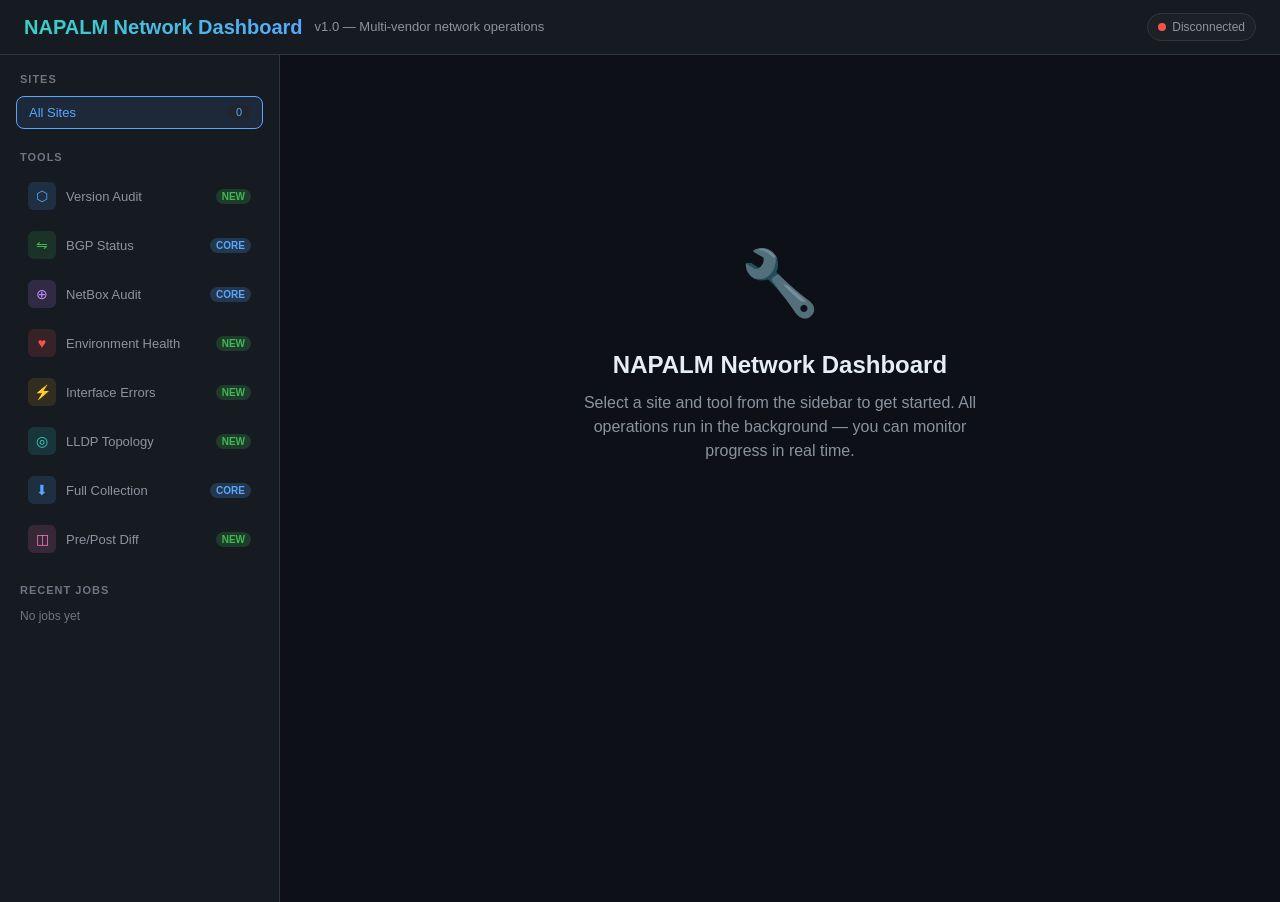
==== dashboard.html @ 689b2d1d "feat: NAPALM Live Lab — CLOS-EVPN + 3-tier dashboard NAPALM-based audit dashboard (Flask, :5959) tha" ====
<!DOCTYPE html>
<html lang="en">
<head>
<meta charset="UTF-8">
<meta name="viewport" content="width=device-width, initial-scale=1.0">
<title>NAPALM Network Dashboard</title>
<style>
/* ── Reset & Base ─────────────────────────────────────────────────────────── */
*, *::before, *::after { box-sizing: border-box; margin: 0; padding: 0; }
:root {
    --bg-primary: #0d1117;
    --bg-secondary: #161b22;
    --bg-card: #1c2128;
    --bg-hover: #21262d;
    --border: #30363d;
    --text-primary: #e6edf3;
    --text-secondary: #8b949e;
    --text-muted: #6e7681;
    --accent-blue: #58a6ff;
    --accent-green: #3fb950;
    --accent-red: #f85149;
    --accent-orange: #d29922;
    --accent-purple: #bc8cff;
    --accent-cyan: #39d2c0;
    --accent-pink: #f778ba;
    --radius: 8px;
    --shadow: 0 2px 8px rgba(0,0,0,0.3);
}
body {
    font-family: -apple-system, BlinkMacSystemFont, 'Segoe UI', Helvetica, Arial, sans-serif;
    background: var(--bg-primary);
    color: var(--text-primary);
    line-height: 1.5;
    min-height: 100vh;
}
a { color: var(--accent-blue); text-decoration: none; }
a:hover { text-decoration: underline; }

/* ── Header ───────────────────────────────────────────────────────────────── */
.header {
    background: var(--bg-secondary);
    border-bottom: 1px solid var(--border);
    padding: 12px 24px;
    display: flex;
    align-items: center;
    justify-content: space-between;
    position: sticky;
    top: 0;
    z-index: 100;
}
.header-left { display: flex; align-items: center; gap: 12px; }
.header-logo {
    font-size: 20px;
    font-weight: 700;
    background: linear-gradient(135deg, var(--accent-cyan), var(--accent-blue));
    -webkit-background-clip: text;
    -webkit-text-fill-color: transparent;
}
.header-sub { color: var(--text-secondary); font-size: 13px; }
.header-right { display: flex; align-items: center; gap: 16px; }
.status-badge {
    display: flex; align-items: center; gap: 6px;
    font-size: 12px; color: var(--text-secondary);
    background: var(--bg-card); padding: 4px 10px;
    border-radius: 20px; border: 1px solid var(--border);
}
.status-dot {
    width: 8px; height: 8px; border-radius: 50%;
    background: var(--accent-green);
    animation: pulse 2s infinite;
}
@keyframes pulse {
    0%, 100% { opacity: 1; }
    50% { opacity: 0.4; }
}

/* ── Layout ───────────────────────────────────────────────────────────────── */
.layout {
    display: grid;
    grid-template-columns: 280px 1fr;
    min-height: calc(100vh - 53px);
}

/* ── Sidebar ──────────────────────────────────────────────────────────────── */
.sidebar {
    background: var(--bg-secondary);
    border-right: 1px solid var(--border);
    padding: 16px 0;
    overflow-y: auto;
}
.sidebar-section { padding: 0 16px; margin-bottom: 20px; }
.sidebar-title {
    font-size: 11px; font-weight: 600;
    text-transform: uppercase; letter-spacing: 1px;
    color: var(--text-muted); margin-bottom: 8px;
    padding: 0 4px;
}

/* Site selector */
.site-selector { display: flex; flex-direction: column; gap: 4px; }
.site-btn {
    display: flex; align-items: center; justify-content: space-between;
    padding: 8px 12px; border-radius: var(--radius);
    background: transparent; border: 1px solid transparent;
    color: var(--text-secondary); font-size: 13px;
    cursor: pointer; transition: all 0.15s;
}
.site-btn:hover { background: var(--bg-hover); color: var(--text-primary); }
.site-btn.active {
    background: rgba(88,166,255,0.1);
    border-color: var(--accent-blue);
    color: var(--accent-blue);
}
.site-btn .count {
    background: var(--bg-hover); padding: 1px 8px;
    border-radius: 10px; font-size: 11px;
}

/* Tool buttons */
.tool-list { display: flex; flex-direction: column; gap: 3px; }
.tool-btn {
    display: flex; align-items: center; gap: 10px;
    padding: 9px 12px; border-radius: var(--radius);
    background: transparent; border: none;
    color: var(--text-secondary); font-size: 13px;
    cursor: pointer; transition: all 0.15s;
    text-align: left; width: 100%;
}
.tool-btn:hover { background: var(--bg-hover); color: var(--text-primary); }
.tool-btn.active { background: var(--bg-hover); color: var(--text-primary); font-weight: 600; }
.tool-icon {
    width: 28px; height: 28px; border-radius: 6px;
    display: flex; align-items: center; justify-content: center;
    font-size: 14px; flex-shrink: 0;
}
.tool-label { flex: 1; }
.tool-badge {
    font-size: 10px; padding: 2px 6px;
    border-radius: 10px; font-weight: 600;
}

/* Tool icon colors */
.ti-version   { background: rgba(88,166,255,0.15); color: var(--accent-blue); }
.ti-bgp       { background: rgba(63,185,80,0.15); color: var(--accent-green); }
.ti-audit     { background: rgba(188,140,255,0.15); color: var(--accent-purple); }
.ti-health    { background: rgba(248,81,73,0.15); color: var(--accent-red); }
.ti-errors    { background: rgba(210,153,34,0.15); color: var(--accent-orange); }
.ti-lldp      { background: rgba(57,210,192,0.15); color: var(--accent-cyan); }
.ti-collect   { background: rgba(88,166,255,0.15); color: var(--accent-blue); }
.ti-snapshot  { background: rgba(247,120,186,0.15); color: var(--accent-pink); }

.tb-new       { background: rgba(63,185,80,0.2); color: var(--accent-green); }
.tb-core      { background: rgba(88,166,255,0.2); color: var(--accent-blue); }

/* ── Main Content ─────────────────────────────────────────────────────────── */
.main { padding: 24px; overflow-y: auto; }

/* Welcome / No selection */
.welcome {
    display: flex; flex-direction: column;
    align-items: center; justify-content: center;
    min-height: 60vh; text-align: center;
}
.welcome-icon { font-size: 64px; margin-bottom: 16px; opacity: 0.6; }
.welcome h2 { font-size: 24px; margin-bottom: 8px; }
.welcome p { color: var(--text-secondary); max-width: 420px; }

/* Tool header */
.tool-header {
    display: flex; align-items: center; justify-content: space-between;
    margin-bottom: 20px; padding-bottom: 16px;
    border-bottom: 1px solid var(--border);
}
.tool-header h2 { font-size: 20px; display: flex; align-items: center; gap: 10px; }
.tool-header-actions { display: flex; gap: 8px; }

/* Run button */
.btn {
    padding: 8px 16px; border-radius: var(--radius);
    font-size: 13px; font-weight: 600;
    cursor: pointer; border: 1px solid var(--border);
    transition: all 0.15s;
}
.btn-primary {
    background: var(--accent-blue); color: #fff;
    border-color: var(--accent-blue);
}
.btn-primary:hover { filter: brightness(1.15); }
.btn-primary:disabled { opacity: 0.5; cursor: not-allowed; }
.btn-secondary { background: var(--bg-card); color: var(--text-primary); }
.btn-secondary:hover { background: var(--bg-hover); }
.btn-danger { background: var(--accent-red); color: #fff; border-color: var(--accent-red); }
.btn-success { background: var(--accent-green); color: #fff; border-color: var(--accent-green); }

/* Progress */
.progress-bar {
    width: 100%; height: 4px;
    background: var(--bg-hover); border-radius: 2px;
    overflow: hidden; margin-bottom: 16px;
}
.progress-fill {
    height: 100%; border-radius: 2px;
    background: linear-gradient(90deg, var(--accent-blue), var(--accent-cyan));
    transition: width 0.3s ease;
}
.progress-text {
    font-size: 13px; color: var(--text-secondary);
    margin-bottom: 8px;
    display: flex; align-items: center; gap: 8px;
}
.spinner {
    width: 14px; height: 14px;
    border: 2px solid var(--border);
    border-top-color: var(--accent-blue);
    border-radius: 50%;
    animation: spin 0.8s linear infinite;
    display: inline-block;
}
@keyframes spin { to { transform: rotate(360deg); } }

/* Cards / Tables */
.card {
    background: var(--bg-card);
    border: 1px solid var(--border);
    border-radius: var(--radius);
    padding: 16px;
    margin-bottom: 16px;
}
.card-title {
    font-size: 14px; font-weight: 600;
    margin-bottom: 12px; color: var(--text-secondary);
    display: flex; align-items: center; gap: 8px;
}
.stats-grid {
    display: grid;
    grid-template-columns: repeat(auto-fit, minmax(160px, 1fr));
    gap: 12px; margin-bottom: 16px;
}
.stat-card {
    background: var(--bg-secondary);
    border: 1px solid var(--border);
    border-radius: var(--radius);
    padding: 14px 16px;
}
.stat-value { font-size: 28px; font-weight: 700; line-height: 1.2; }
.stat-label { font-size: 12px; color: var(--text-secondary); margin-top: 2px; }
.stat-green .stat-value { color: var(--accent-green); }
.stat-red .stat-value { color: var(--accent-red); }
.stat-blue .stat-value { color: var(--accent-blue); }
.stat-orange .stat-value { color: var(--accent-orange); }
.stat-purple .stat-value { color: var(--accent-purple); }
.stat-cyan .stat-value { color: var(--accent-cyan); }

table {
    width: 100%; border-collapse: collapse;
    font-size: 13px;
}
th {
    text-align: left; padding: 8px 10px;
    color: var(--text-secondary); font-weight: 600;
    border-bottom: 1px solid var(--border);
    font-size: 11px; text-transform: uppercase;
    letter-spacing: 0.5px;
}
td {
    padding: 8px 10px;
    border-bottom: 1px solid var(--border);
}
tr:hover td { background: rgba(255,255,255,0.02); }
.mono { font-family: 'SF Mono', 'Fira Code', monospace; font-size: 12px; }
.badge {
    display: inline-block; padding: 2px 8px;
    border-radius: 10px; font-size: 11px; font-weight: 600;
}
.badge-up { background: rgba(63,185,80,0.15); color: var(--accent-green); }
.badge-down { background: rgba(248,81,73,0.15); color: var(--accent-red); }
.badge-warn { background: rgba(210,153,34,0.15); color: var(--accent-orange); }
.badge-info { background: rgba(88,166,255,0.15); color: var(--accent-blue); }
.badge-ok { background: rgba(63,185,80,0.15); color: var(--accent-green); }
.badge-error { background: rgba(248,81,73,0.15); color: var(--accent-red); }

/* Alerts list */
.alert-item {
    display: flex; align-items: center; gap: 10px;
    padding: 10px 14px; border-radius: var(--radius);
    margin-bottom: 6px; font-size: 13px;
}
.alert-critical { background: rgba(248,81,73,0.1); border-left: 3px solid var(--accent-red); }
.alert-warning { background: rgba(210,153,34,0.1); border-left: 3px solid var(--accent-orange); }
.alert-info { background: rgba(88,166,255,0.1); border-left: 3px solid var(--accent-blue); }
.alert-icon { font-size: 16px; }
.alert-text { flex: 1; }
.alert-host { font-weight: 600; margin-right: 6px; }

/* Topology (simple ASCII-like view) */
.topo-grid {
    display: grid;
    grid-template-columns: repeat(auto-fill, minmax(250px, 1fr));
    gap: 12px;
}
.topo-node {
    background: var(--bg-secondary);
    border: 1px solid var(--border);
    border-radius: var(--radius);
    padding: 12px;
}
.topo-node-title { font-weight: 600; margin-bottom: 6px; }
.topo-link {
    font-size: 12px; color: var(--text-secondary);
    padding: 3px 0; display: flex; gap: 6px;
}
.topo-port { color: var(--accent-cyan); font-family: monospace; font-size: 11px; }

/* Snapshot diff */
.diff-item {
    display: flex; align-items: center; gap: 10px;
    padding: 8px 14px; border-radius: var(--radius);
    margin-bottom: 4px; font-size: 13px;
}
.diff-add { background: rgba(63,185,80,0.08); border-left: 3px solid var(--accent-green); }
.diff-remove { background: rgba(248,81,73,0.08); border-left: 3px solid var(--accent-red); }
.diff-change { background: rgba(210,153,34,0.08); border-left: 3px solid var(--accent-orange); }

/* Snapshot controls */
.snap-controls {
    display: flex; gap: 12px; align-items: end;
    margin-bottom: 16px; flex-wrap: wrap;
}
.snap-controls label { font-size: 12px; color: var(--text-secondary); display: block; margin-bottom: 4px; }
.snap-controls select, .snap-controls input {
    background: var(--bg-secondary); color: var(--text-primary);
    border: 1px solid var(--border); border-radius: var(--radius);
    padding: 8px 12px; font-size: 13px;
}

/* Empty state */
.empty-state {
    text-align: center; padding: 40px;
    color: var(--text-muted);
}
.empty-state-icon { font-size: 40px; margin-bottom: 12px; opacity: 0.5; }

/* Responsive */
@media (max-width: 768px) {
    .layout { grid-template-columns: 1fr; }
    .sidebar { display: none; }
}
</style>
</head>
<body>

<!-- ── Header ─────────────────────────────────────────────────────────────── -->
<header class="header">
    <div class="header-left">
        <div class="header-logo">NAPALM Network Dashboard</div>
        <div class="header-sub">v1.0 — Multi-vendor network operations</div>
    </div>
    <div class="header-right">
        <div class="status-badge">
            <span class="status-dot" id="statusDot"></span>
            <span id="statusText">Connecting...</span>
        </div>
    </div>
</header>

<!-- ── Layout ─────────────────────────────────────────────────────────────── -->
<div class="layout">

    <!-- Sidebar -->
    <nav class="sidebar">
        <!-- Site selector -->
        <div class="sidebar-section">
            <div class="sidebar-title">Sites</div>
            <div class="site-selector" id="siteSelector">
                <button class="site-btn active" data-site="all" onclick="selectSite('all')">
                    All Sites <span class="count" id="allCount">0</span>
                </button>
            </div>
        </div>

        <!-- Tools -->
        <div class="sidebar-section">
            <div class="sidebar-title">Tools</div>
            <div class="tool-list">
                <button class="tool-btn" data-tool="version-audit" onclick="selectTool('version-audit')">
                    <span class="tool-icon ti-version">⬡</span>
                    <span class="tool-label">Version Audit</span>
                    <span class="tool-badge tb-new">NEW</span>
                </button>
                <button class="tool-btn" data-tool="bgp-status" onclick="selectTool('bgp-status')">
                    <span class="tool-icon ti-bgp">⇋</span>
                    <span class="tool-label">BGP Status</span>
                    <span class="tool-badge tb-core">CORE</span>
                </button>
                <button class="tool-btn" data-tool="netbox-audit" onclick="selectTool('netbox-audit')">
                    <span class="tool-icon ti-audit">⊕</span>
                    <span class="tool-label">NetBox Audit</span>
                    <span class="tool-badge tb-core">CORE</span>
                </button>
                <button class="tool-btn" data-tool="env-health" onclick="selectTool('env-health')">
                    <span class="tool-icon ti-health">♥</span>
                    <span class="tool-label">Environment Health</span>
                    <span class="tool-badge tb-new">NEW</span>
                </button>
                <button class="tool-btn" data-tool="interface-errors" onclick="selectTool('interface-errors')">
                    <span class="tool-icon ti-errors">⚡</span>
                    <span class="tool-label">Interface Errors</span>
                    <span class="tool-badge tb-new">NEW</span>
                </button>
                <button class="tool-btn" data-tool="lldp-topology" onclick="selectTool('lldp-topology')">
                    <span class="tool-icon ti-lldp">◎</span>
                    <span class="tool-label">LLDP Topology</span>
                    <span class="tool-badge tb-new">NEW</span>
                </button>
                <button class="tool-btn" data-tool="site-collect" onclick="selectTool('site-collect')">
                    <span class="tool-icon ti-collect">⬇</span>
                    <span class="tool-label">Full Collection</span>
                    <span class="tool-badge tb-core">CORE</span>
                </button>
                <button class="tool-btn" data-tool="snapshot" onclick="selectTool('snapshot')">
                    <span class="tool-icon ti-snapshot">◫</span>
                    <span class="tool-label">Pre/Post Diff</span>
                    <span class="tool-badge tb-new">NEW</span>
                </button>
            </div>
        </div>

        <!-- Recent Jobs -->
        <div class="sidebar-section">
            <div class="sidebar-title">Recent Jobs</div>
            <div id="recentJobs" style="font-size: 12px; color: var(--text-muted); padding: 0 4px;">
                No jobs yet
            </div>
        </div>
    </nav>

    <!-- Main Content -->
    <main class="main" id="mainContent">
        <div class="welcome" id="welcomeView">
            <div class="welcome-icon">🔧</div>
            <h2>NAPALM Network Dashboard</h2>
            <p>Select a site and tool from the sidebar to get started. All operations run in the background — you can monitor progress in real time.</p>
        </div>
        <div id="toolView" style="display:none;"></div>
    </main>
</div>

<script src="dashboard.js"></script>
</body>
</html>
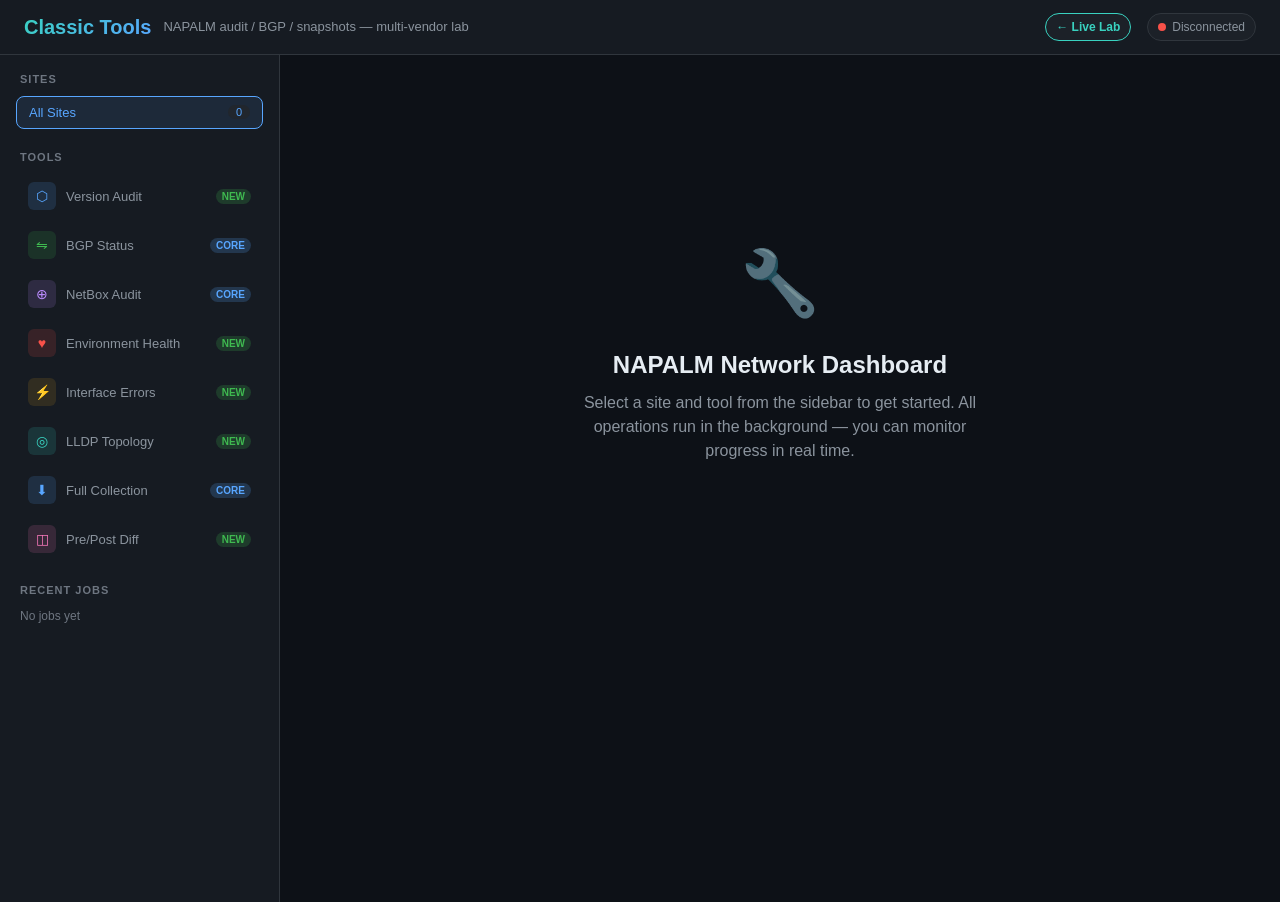
==== commit 77bc3f72: "feat: home page is now the Live Lab + one-command relab.sh - dashboard.py: serve the Live Lab (matri" ====
--- a/dashboard.html
+++ b/dashboard.html
@@ -352,10 +352,11 @@
 <!-- ── Header ─────────────────────────────────────────────────────────────── -->
 <header class="header">
     <div class="header-left">
-        <div class="header-logo">NAPALM Network Dashboard</div>
-        <div class="header-sub">v1.0 — Multi-vendor network operations</div>
+        <div class="header-logo">Classic Tools</div>
+        <div class="header-sub">NAPALM audit / BGP / snapshots — multi-vendor lab</div>
     </div>
     <div class="header-right">
+        <a href="/" class="status-badge" style="font-weight:600;color:var(--accent-cyan);border-color:var(--accent-cyan);text-decoration:none;">← Live Lab</a>
         <div class="status-badge">
             <span class="status-dot" id="statusDot"></span>
             <span id="statusText">Connecting...</span>
